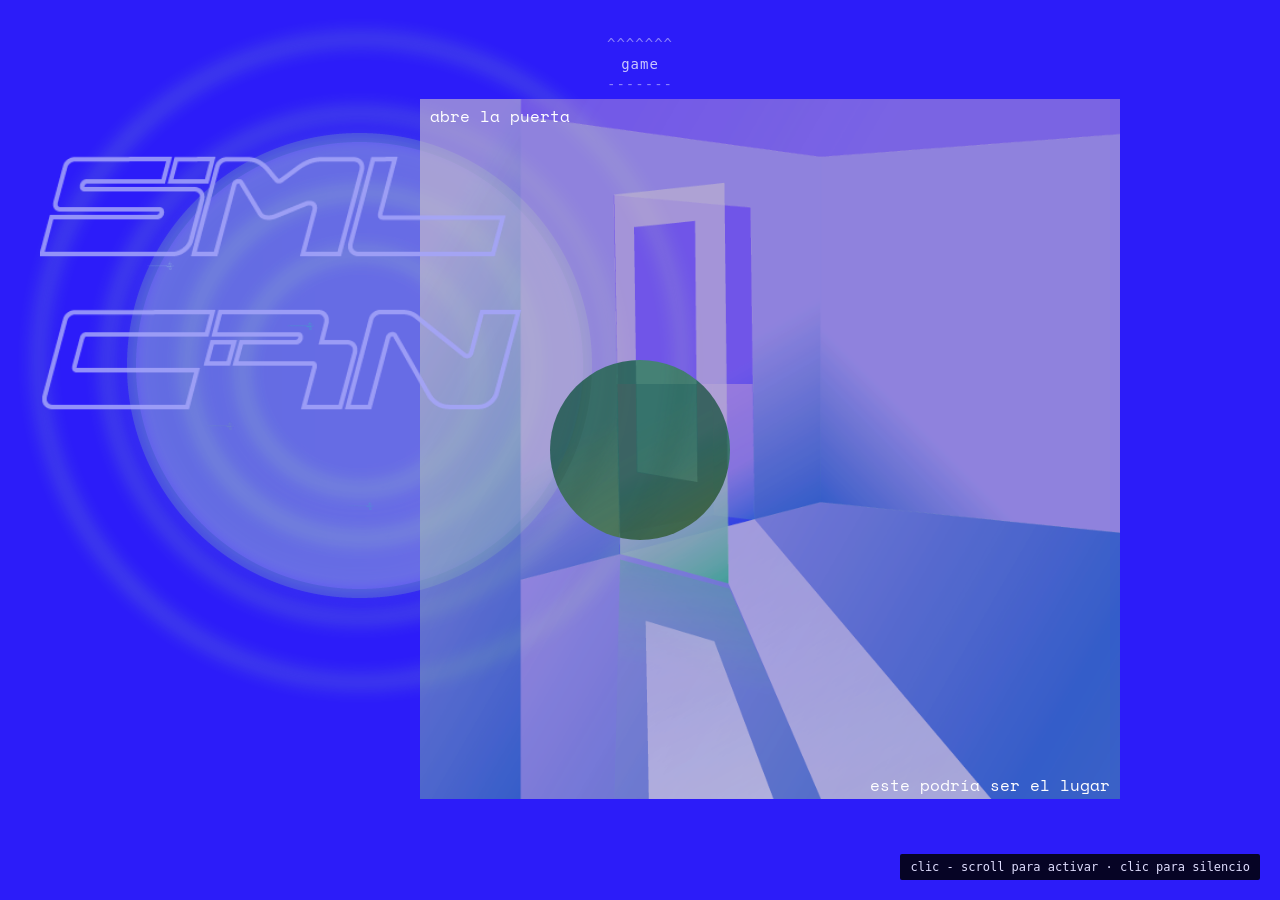
==== index.html @ a01608f9 "Update index.html" ====
<!DOCTYPE html>
<html lang="es">
<head>
  <meta charset="UTF-8">
  <title>Scroll Images</title>
  <link href="https://fonts.googleapis.com/css2?family=Space+Mono:wght@400;700&display=swap" rel="stylesheet">
  <link rel="stylesheet" href="style.css">

</head>

<body class="home">



<nav class="ascii-nav">

  <a href="index.html" class="nav-box">home</a>
  <a href="game.html" class="nav-box">game</a>
  <a href="video.html" class="nav-box">video</a>
  <a href="smlcrn.html" class="logo-link">
  <img src="img/logo.png" alt="smlcrn">
</a>


</nav>


<div class="background-elements">

  <img src="img/lanza1.png" class="bg-float f1">
  <img src="img/lanza2.png" class="bg-float f2">
  <img src="img/lanza3.png" class="bg-float f3">
  <img src="img/lanza4.png" class="bg-float f4">

  <img src="img/onda.png" class="bg-wave">

</div>

  <audio id="sound" src="soni/montefuji.mp3" loop preload="auto"></audio>

  <section class="panel hidden">
     <div class="panel-wrap">
    <img src="img/1.png">
       <div class="text-top">
      abre la puerta
    </div>

    <div class="text-bottom">
      este podría ser el lugar
    </div>

  </div>
       
  </section>

  <section class="panel hidden">
    <img src="img/2.png">
  </section>

  <section class="panel hidden">
    <img src="img/3.png">
  </section>

  <section class="panel hidden">
    <img src="img/4.png">
  </section>

  <section class="panel hidden">
    <img src="img/5.png">
  </section>

  <section class="panel hidden">
    <img src="img/6.png">
  </section>

  <section class="panel hidden">
    <img src="img/7.png">
  </section>

  <section class="panel hidden">
    <img src="img/8.png">
  </section>

  <section class="panel hidden">
    <img src="img/9.png">
  </section>

  <div id="cursor"></div>

  <script src="simu.js"></script>

  


</body>
</html>
---- style.css ----
html, body {
  margin: 0;
  height: 100%;

}


.home {
  overflow: hidden;
}


body {
  
  background: #2c1cf9;
  cursor: none;
  font-family: monospace;
}

.background-elements{
  position: fixed;
  top:0;
  left:0;
  width:100%;
  height:100%;
  pointer-events:none;
  z-index:0;
}


.bg-float{
  position:absolute;
  width:80px;
  opacity:0.9;
}

.f1{
  left:120px;
  top:260px;
}

.f2{
  left:260px;
  top:320px;
}

.f3{
  left:180px;
  top:420px;
}

.f4{
  left:320px;
  top:500px;
}

.bg-float{
  animation: float 6s ease-in-out infinite;
}

@keyframes float{
  0%{transform:translateY(0);}
  50%{transform:translateY(-12px);}
  100%{transform:translateY(0);}
}


/* PANEL IMÁGENES */
.panel {
  position: absolute;
  inset: 0;
  display: flex;
  justify-content: flex-end;
  align-items: center;
  opacity: 0;
  transition: opacity 0.6s ease;
  padding-right: 160px;
  z-index: 2;
}


.panel img {
  max-width: 700px;
  width: 100%;
  opacity: 0.9;
  
}

.text-top,
.text-bottom{
  z-index:3;
}


.panel.active { 
opacity: 1; 

}


.panel-wrap{
  position:relative;
}

.text-top{
  position:absolute;
  top:5px;
  left:10px;
  color:white;
  font-family:'Space Mono', monospace;
}

.text-bottom{
  position:absolute;
  bottom:5px;
  right:10px;
  color:white;
  font-family:'Space Mono', monospace;
}



/* TEXTO */
.home::after {
  content: "clic - scroll para activar · clic para silencio";
  position: fixed;
  bottom: 20px;
  right: 20px;

  font-size: 12px;
  font-family: monospace;
  color: white;

  background: black;
  padding: 6px 10px;
  border-radius: 2px;

  opacity: 0.85;
}


/* CURSOR */
#cursor {
  position: fixed;
  width: 180px;
  height: 180px;
  border-radius: 50%;
  pointer-events: none;

  background: rgba(164, 234, 164, 0.7);
  mix-blend-mode: difference;
  
  left: 50%;
  top: 50%;
  transform: translate(-50%, -50%);
  
  z-index: 9999;
}


.ascii-nav {
  position: fixed;
  top: 30px;
  width: 100%;
  display: flex;
  justify-content: center;   /* 👈 clave */
  gap: 800px;                 /* 👈 controla el espacio */
  z-index: 10;
}

/* caja */
.nav-box {
  position: relative;
  display: inline-block;
  text-align: center;
  font-family: monospace;
  font-size: 14px;
  letter-spacing: 1px;
  color: white;
  text-decoration: none;
  opacity: 0.75;
  padding: 6px 0;
}

/* línea superior */
.nav-box::before {
  content: "^^^^^^^";
  display: block;
  text-align: center;
  margin-bottom: 4px;
  opacity: 0.6;
}

/* línea inferior */
.nav-box::after {
  content: "-------";
  display: block;
  text-align: center;
  margin-top: 4px;
  opacity: 0.6;
}

.nav-box:hover {
  opacity: 1;
}

.nav-box::before,
.nav-box::after {
  width: max-content;
  margin-left: auto;
  margin-right: auto;
}

.nav-line {
  font-family: "Space Mono", monospace;
  font-size: 40px;
  font-weight: 700;

  text-shadow:
    1px 0 0 currentColor,
   -1px 0 0 currentColor;
}

.logo-link {
  position: fixed;
  top: 140px;
  left: 40px;
  z-index: 5;
  opacity: 0.85;
}

.logo-link img {
  width: 500px; /* ajusta */
  height: auto;
  display: block;
}

.logo-link:hover {
  opacity: 1;
}


.video-page {
  background: #000;
  color: white;
  margin: 0;
  min-height: 100vh;
}



.video-hero {
  padding: 120px 80px 80px 80px;
}

.video-title {
  font-size: 8vw;          /* escala con pantalla */
  font-weight: 700;
  margin: 0 0 80px 0;
  line-height: 0.9;
}

.video-layout {
  display: flex;
  align-items: flex-start;
  gap: 80px;
}


.video-text {
  width: 250px;
  font-size: 14px;
  line-height: 1.6;
  opacity: 0.7;
  margin-top: 750px; /* 👈 ajusta este valor */
}

.video-bottom {
  position: absolute;
  bottom: 80px;
  right: 80px;

  display: flex;
  align-items: flex-start;
  gap: 60px;
}

/* VIDEO PRINCIPAL */
.video-container video {
  width: 720px;
  max-width: 50vw;
  height: auto;
  display: block;
  margin-top: 300px;
}

/* CARRUSEL VERTICAL */
.video-carousel {
  position: relative;
  height: 500px;
  width: 180px;
  overflow: hidden;
 
 } 

.video-carousel-track {
  display: flex;
  flex-direction: column;
  gap: 20px;

  animation: verticalScroll 20s linear infinite;
}

/* videos pequeños */
.video-carousel video {
  width: 160px;
  cursor: pointer;
  opacity: 0.6;
  transition: opacity 0.3s ease;
}

.video-carousel video:hover {
  opacity: 1;
}

/* animación */
@keyframes verticalScroll {
  0%   { transform: translateY(0); }
  100% { transform: translateY(-50%); }
}


.video-extra {
  display: flex;
  justify-content: center;
  margin-top: 200px;
  margin-bottom: 200px;
}

.video-extra video {
  width: 900px;
  max-width: 80vw;
}

.video-360-section {
  margin-top: 900px; /* porque tu layout es absolute */
  display: flex;
  justify-content: center;
  padding-bottom: 200px;
}

#viewer360 {
  width: 900px;
  height: 500px;
  background: black;

}

.video-360-layout {
  display: flex;
  align-items: center;
  justify-content: center;
  gap: 60px;
}

.side-text {
  width: 180px;
  font-size: 12px;
  line-height: 1.6;
  opacity: 0.6;
}



.ascii-divider {
  margin: 180px 0;
  text-align: center;
  font-family: monospace;
  color: white;
  opacity: 0.6;
}

.divider-line-1 {
  font-size: 16px;
  letter-spacing: 2px;
  margin-bottom: 10px;
}

.divider-line-2 {
  font-size: 14px;
  letter-spacing: 6px;
  line-height: 1.8;
}

#viewer360,
#viewer360b {
  width: 900px;
  height: 500px;
  background: black;

}
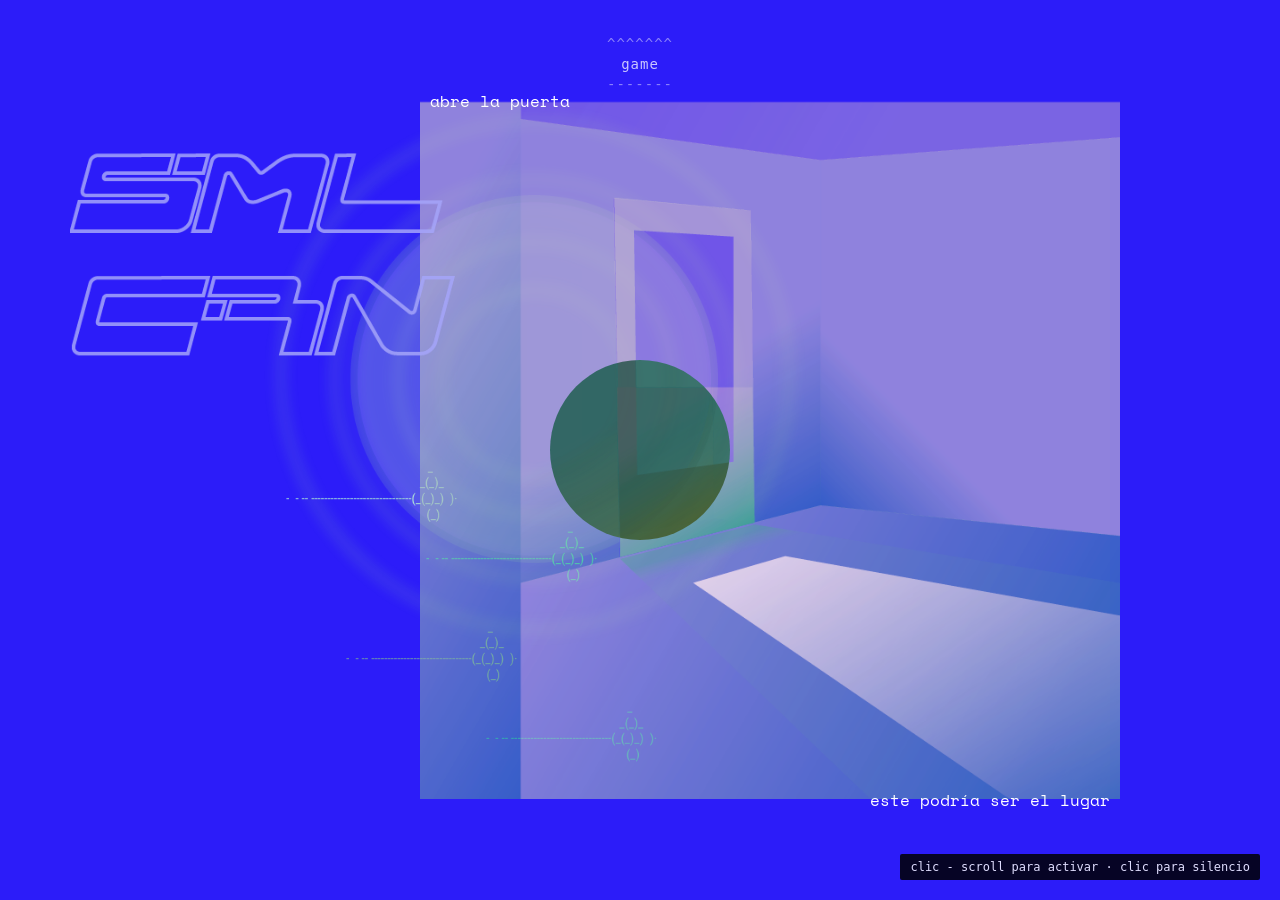
==== commit 56e06877: "Update index.html" ====
--- a/index.html
+++ b/index.html
@@ -40,7 +40,7 @@
 
   <section class="panel hidden">
      <div class="panel-wrap">
-    <img src="img/1.png">
+    <img src="img/2.png">
        <div class="text-top">
       abre la puerta
     </div>
@@ -85,6 +85,10 @@
     <img src="img/9.png">
   </section>
 
+   <section class="panel hidden">
+    <img src="img/1.png">
+  </section>
+
   <div id="cursor"></div>
 
   <script src="simu.js"></script>
--- a/style.css
+++ b/style.css
@@ -24,37 +24,42 @@
   width:100%;
   height:100%;
   pointer-events:none;
-  z-index:0;
-}
-
+  z-index:1;
+}
+
+
+.bg-wave{
+  position:absolute;
+  left:250px;
+  top:10%;
+  width:570px;
+  opacity:0.7;
+
+  animation: wavePulse 5s ease-in-out infinite;
+}
+
+@keyframes wavePulse{
+
+  0%{
+    transform:scale(0.9);
+  }
+
+  50%{
+    transform:scale(1.2);
+  }
+
+  100%{
+    transform:scale(0.9);
+  }
+
+}
 
 .bg-float{
   position:absolute;
-  width:80px;
+  left:100px;
+  width:500px;
   opacity:0.9;
-}
-
-.f1{
-  left:120px;
-  top:260px;
-}
-
-.f2{
-  left:260px;
-  top:320px;
-}
-
-.f3{
-  left:180px;
-  top:420px;
-}
-
-.f4{
-  left:320px;
-  top:500px;
-}
-
-.bg-float{
+  
   animation: float 6s ease-in-out infinite;
 }
 
@@ -63,6 +68,28 @@
   50%{transform:translateY(-12px);}
   100%{transform:translateY(0);}
 }
+
+
+.f1{
+  left:120px;
+  top:460px;
+}
+
+.f2{
+  left:260px;
+  top:520px;
+}
+
+.f3{
+  left:180px;
+  top:620px;
+}
+
+.f4{
+  left:320px;
+  top:700px;
+}
+
 
 
 /* PANEL IMÁGENES */
@@ -104,7 +131,7 @@
 
 .text-top{
   position:absolute;
-  top:5px;
+  top:-10px;
   left:10px;
   color:white;
   font-family:'Space Mono', monospace;
@@ -112,7 +139,7 @@
 
 .text-bottom{
   position:absolute;
-  bottom:5px;
+  bottom:-10px;
   right:10px;
   color:white;
   font-family:'Space Mono', monospace;
@@ -224,13 +251,13 @@
 .logo-link {
   position: fixed;
   top: 140px;
-  left: 40px;
+  left: 70px;
   z-index: 5;
   opacity: 0.85;
 }
 
 .logo-link img {
-  width: 500px; /* ajusta */
+  width: 400px; /* ajusta */
   height: auto;
   display: block;
 }
@@ -330,17 +357,6 @@
 }
 
 
-.video-extra {
-  display: flex;
-  justify-content: center;
-  margin-top: 200px;
-  margin-bottom: 200px;
-}
-
-.video-extra video {
-  width: 900px;
-  max-width: 80vw;
-}
 
 .video-360-section {
   margin-top: 900px; /* porque tu layout es absolute */
@@ -349,18 +365,28 @@
   padding-bottom: 200px;
 }
 
-#viewer360 {
-  width: 900px;
-  height: 500px;
-  background: black;
-
+.video-frame{
+  width:900px;
+  height:500px;
+  background:black;
+  overflow:hidden;
+  position:relative;
+}
+
+/* VIDEO */
+.video-frame video{
+  width:100%;
+  height:100%;
+  object-fit:cover;
+  display:block;
+  mix-blend-mode: screen;
 }
 
 .video-360-layout {
   display: flex;
   align-items: center;
   justify-content: center;
-  gap: 60px;
+  gap: 30px;
 }
 
 .side-text {
@@ -369,6 +395,7 @@
   line-height: 1.6;
   opacity: 0.6;
 }
+
 
 
 
@@ -402,7 +429,74 @@
 
 
 
-
-
-
-
+/* ===== VIDEOS CIRCULARES ===== */
+
+.circle-video-row{
+  display:flex;
+  justify-content:center;
+  align-items:center;
+  gap:120px;
+
+  margin:200px 0;
+}
+
+/* videos */
+.circle-video{
+  width:260px;
+  height:260px;
+
+  object-fit:cover;
+  border-radius:50%;
+
+  opacity:0;
+  transform:scale(0.7);
+
+  transition:
+    opacity 1s ease,
+    transform 1s ease;
+}
+
+/* aparece */
+.circle-video.visible{
+  opacity:1;
+  transform:scale(1);
+}
+
+/* CONTENEDOR */
+.video-circles{
+  display:flex;
+  justify-content:center;
+  gap:80px;
+  margin:200px 0;
+}
+
+/* CÍRCULO */
+.circle-video{
+  width:260px;
+  height:260px;
+  border-radius:50%;
+  overflow:hidden;   /* 👈 corta el video */
+  position:relative;
+}
+
+/* VIDEO */
+.circle-video video{
+  width:100%;
+  height:100%;
+  object-fit:cover; /* llena el círculo */
+}
+
+
+
+
+
+
+
+
+
+
+
+
+
+
+
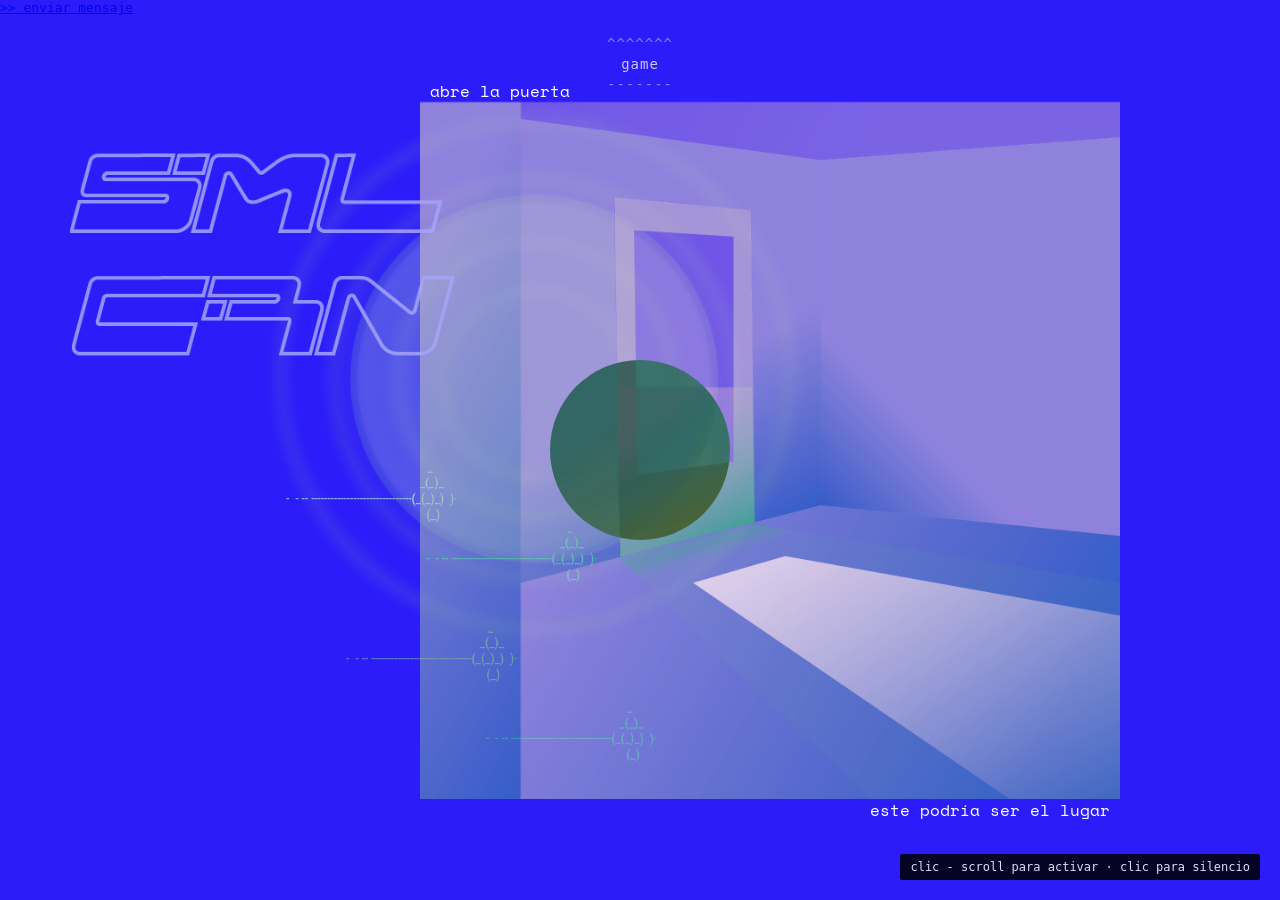
==== commit 4484561e: "Update index.html" ====
--- a/index.html
+++ b/index.html
@@ -94,8 +94,11 @@
   <script src="simu.js"></script>
 
   
+  <a href="mailto:lauraparui@gmail.com?subject=Contacto%20web&body=Hola%20Laura," class="contact-link">
+  >> enviar mensaje
+</a>
 
-
+  
 </body>
 </html>
 
--- a/style.css
+++ b/style.css
@@ -131,7 +131,7 @@
 
 .text-top{
   position:absolute;
-  top:-10px;
+  top:-20px;
   left:10px;
   color:white;
   font-family:'Space Mono', monospace;
@@ -139,7 +139,7 @@
 
 .text-bottom{
   position:absolute;
-  bottom:-10px;
+  bottom:-20px;
   right:10px;
   color:white;
   font-family:'Space Mono', monospace;
@@ -359,7 +359,7 @@
 
 
 .video-360-section {
-  margin-top: 900px; /* porque tu layout es absolute */
+  margin-top: 120px; /* porque tu layout es absolute */
   display: flex;
   justify-content: center;
   padding-bottom: 200px;
@@ -400,7 +400,7 @@
 
 
 .ascii-divider {
-  margin: 180px 0;
+  margin: 260px 0 80px 0;
   text-align: center;
   font-family: monospace;
   color: white;
@@ -486,17 +486,240 @@
   object-fit:cover; /* llena el círculo */
 }
 
-
-
-
-
-
-
-
-
-
-
-
-
-
-
+/* FEUDALISMO */
+
+.feudalismo-section{
+  width:100%;
+  min-height:100vh;
+
+  display:grid;
+  grid-template-columns: 1.3fr 1fr 0.8fr;
+
+  align-items:center;
+  column-gap:80px;
+
+  max-width:1400px;
+  margin:0 auto;
+  padding:120px 80px;
+}
+
+
+/* VIDEO IZQUIERDA */
+
+.feudalismo-video-left{
+  justify-self:start;
+  width:100%;
+  max-width:420px;
+  display:block;
+  aspect-ratio: 16 / 9;   /* ← CLAVE */
+  object-fit: cover;
+
+  
+}
+
+.feudalismo-video-left video{
+  display:block;
+  width:100%;
+  height:auto;
+  object-fit:cover;
+}
+
+
+/* TEXTO CENTRO */
+
+.feudalismo-text{
+  color:#63ff7a;
+  font-family:monospace;
+  text-align:left;
+  hyphens:auto;
+
+  justify-self:start;
+  margin-left:40px;
+
+  max-width:215px;
+}
+
+
+.fdlsm{
+  font-size:72px;
+  margin:0;
+  letter-spacing:4px;
+}
+
+.dgtl{
+  font-size:80px;
+  margin:10px 0 20px;
+}
+
+.tags{
+  display:flex;
+  gap:40px;
+  font-size:14px;
+  margin:10px 0;
+}
+
+.feudalismo-text p{
+  color:white;
+  line-height:1.5;
+  font-size:14px;
+  
+  text-align:justify;
+  text-justify:inter-word;
+}
+}
+
+
+/* VIDEO DERECHA */
+
+.feudalismo-video{
+  justify-self:end;
+}
+
+.feudalismo-video video{
+  width:320px;
+  height:auto;
+  object-fit:cover;
+}
+
+
+/* MKNK SECTION */
+
+.mknk{
+  position:relative;
+  width:100%;
+  height:100vh;
+
+  display:flex;
+  align-items:center;
+  justify-content:center;
+
+  overflow:hidden;
+}
+
+.mknk-bg{
+  position:absolute;
+  inset:0;
+
+  width:100%;
+  height:90%;
+
+  object-fit:cover;
+  z-index:0;
+}
+
+.mknk-button{
+  position:relative;
+  z-index:2;
+  transform: translateX(170px); /* mueve hacia la derecha */
+
+  display:block;
+}
+
+.mknk-button img{
+  width:620px;
+  height:auto;
+  
+
+  cursor:pointer;
+  transition:transform .3s ease, filter .3s ease;
+}
+
+
+.mknk-button img:hover{
+  transform:scale(1.05);
+  filter:brightness(1.2);
+}
+
+.mknk::after{
+  content:"";
+  position:absolute;
+  inset:0;
+  background:rgba(0,0,0,0.2);
+  z-index:1;
+}
+
+/* CAMBIO DE PNG AL HOVER */
+.mknk-button:hover img{
+  content:url("img/boton-mknk.png");
+  transform:scale(1.05);
+}
+
+/* =========================
+   FINAL SECTION
+========================= */
+
+.final-section{
+  min-height:80vh;
+  display:flex;
+  flex-direction:column;
+  justify-content:flex-end;
+  align-items:center;
+  gap:40px;
+
+  text-align:center;
+  padding:120px 0;
+  
+}
+
+
+/* GRID VIDEOS */
+
+.final-videos{
+  display:grid;
+  grid-template-columns:repeat(3, 140px);
+  gap:20px;
+  justify-content:center;
+  margin:0 auto 40px auto;
+}
+
+
+
+.final-videos video{
+  width:140px;
+  height:140px;
+  object-fit:cover;
+  filter:grayscale(100%);
+  transition:transform .4s ease, filter .4s ease;
+  
+}
+
+
+.final-videos video:hover{
+  transform:scale(1.08);
+  filter:grayscale(0%);
+}
+
+/* TEXTO FINAL */
+
+.copyright{
+  font-family:monospace;
+  font-size:12px;
+  color:#aaa;
+  letter-spacing:2px;
+
+  width:max-content;
+  margin:0 auto;
+
+}
+
+/* enlace */
+.vimeo-link{
+  color:#aaa;
+  text-decoration:none;
+  transition:color .3s ease, letter-spacing .3s ease;
+}
+
+/* interacción */
+.vimeo-link:hover{
+  color:#63ff7a;
+  letter-spacing:4px;
+}
+
+.vimeo-link::before{
+  content:"[ ";
+}
+
+.vimeo-link::after{
+  content:" ]";
+}
+
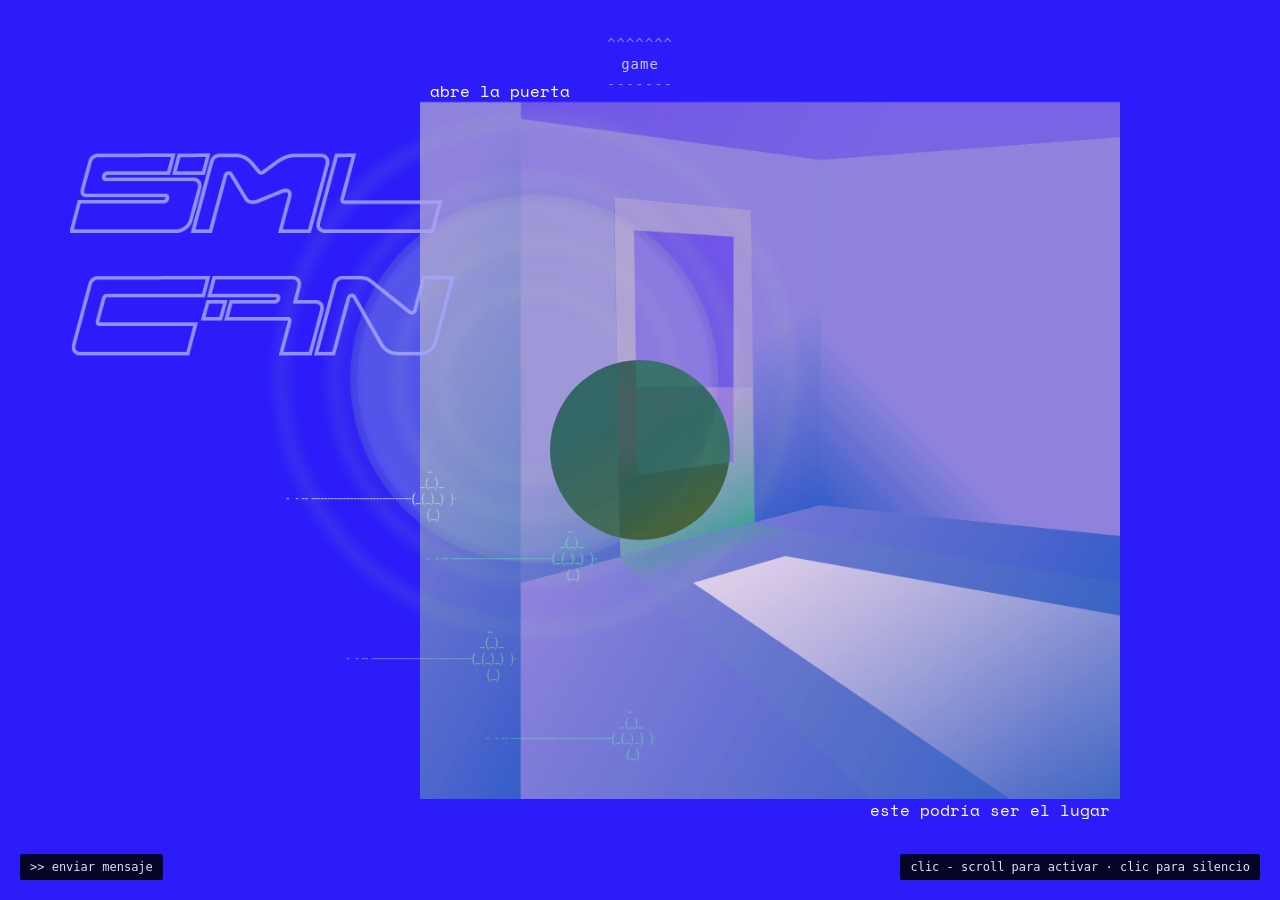
==== commit eaa9b44a: "Update index.html" ====
--- a/index.html
+++ b/index.html
@@ -2,7 +2,7 @@
 <html lang="es">
 <head>
   <meta charset="UTF-8">
-  <title>Scroll Images</title>
+  <title>Simulacroon</title>
   <link href="https://fonts.googleapis.com/css2?family=Space+Mono:wght@400;700&display=swap" rel="stylesheet">
   <link rel="stylesheet" href="style.css">
 
--- a/style.css
+++ b/style.css
@@ -182,6 +182,10 @@
   transform: translate(-50%, -50%);
   
   z-index: 9999;
+}
+
+.home::after{
+  pointer-events:none;
 }
 
 
@@ -254,12 +258,27 @@
   left: 70px;
   z-index: 5;
   opacity: 0.85;
+  pointer-events:auto;
 }
 
 .logo-link img {
   width: 400px; /* ajusta */
   height: auto;
   display: block;
+  
+  transition:
+  filter .4s ease,
+  transform .4s ease;
+
+}
+
+.logo-link:hover img{
+  filter:
+    invert(1)
+    drop-shadow(0 0 12px #63ff7a)
+    brightness(1.2);
+
+  transform:scale(1.02);
 }
 
 .logo-link:hover {
@@ -723,3 +742,32 @@
   content:" ]";
 }
 
+
+.contact-link{
+  position:fixed;
+  bottom:20px;
+  left:20px;
+
+  font-size:12px;
+  font-family:monospace;
+  color:white;
+  text-decoration:none;
+
+  background:black;
+  padding:6px 10px;
+  border-radius:2px;
+
+  opacity:0.85;
+  z-index:20;
+
+  transition:
+    letter-spacing .3s ease,
+    background .3s ease,
+    color .3s ease;
+}
+
+.contact-link:hover{
+  letter-spacing:2px;
+  background:white;
+  color:black;
+}
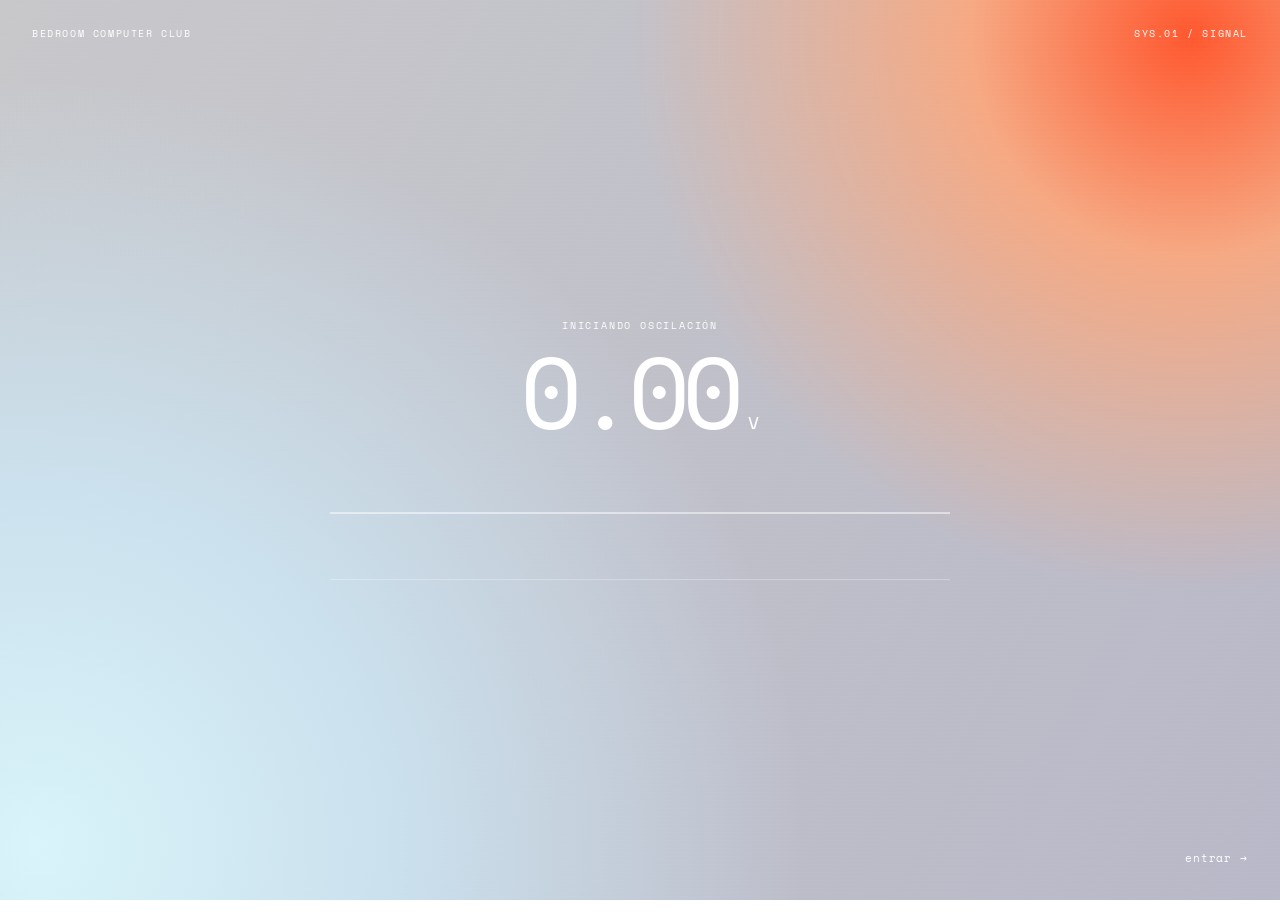
==== commit 62e139b4: "Refactor index.html for better responsiveness and accessibility Added viewport and theme color meta " ====
--- a/index.html
+++ b/index.html
@@ -2,106 +2,96 @@
 <html lang="es">
 <head>
   <meta charset="UTF-8">
+  <meta name="viewport" content="width=device-width, initial-scale=1, viewport-fit=cover">
+  <meta name="theme-color" content="#c8c7cc">
   <title>Simulacroon</title>
+  <link rel="preconnect" href="https://fonts.googleapis.com">
+  <link rel="preconnect" href="https://fonts.gstatic.com" crossorigin>
   <link href="https://fonts.googleapis.com/css2?family=Space+Mono:wght@400;700&display=swap" rel="stylesheet">
   <link rel="stylesheet" href="style.css">
-
 </head>
 
-<body class="home">
-
-
-
-<nav class="ascii-nav">
-
-  <a href="index.html" class="nav-box">home</a>
-  <a href="game.html" class="nav-box">game</a>
-  <a href="video.html" class="nav-box">video</a>
-  <a href="smlcrn.html" class="logo-link">
-  <img src="img/logo.png" alt="smlcrn">
-</a>
-
-
-</nav>
-
-
-<div class="background-elements">
-
-  <img src="img/lanza1.png" class="bg-float f1">
-  <img src="img/lanza2.png" class="bg-float f2">
-  <img src="img/lanza3.png" class="bg-float f3">
-  <img src="img/lanza4.png" class="bg-float f4">
-
-  <img src="img/onda.png" class="bg-wave">
-
-</div>
-
-  <audio id="sound" src="soni/montefuji.mp3" loop preload="auto"></audio>
-
-  <section class="panel hidden">
-     <div class="panel-wrap">
-    <img src="img/2.png">
-       <div class="text-top">
-      abre la puerta
+<body class="home is-intro">
+  <div class="intro" id="intro" aria-label="Inicializando Bedroom Computer Club">
+    <div class="intro-corners" aria-hidden="true">
+      <span>BEDROOM COMPUTER CLUB</span>
+      <span>SYS.01 / SIGNAL</span>
     </div>
 
-    <div class="text-bottom">
-      este podría ser el lugar
+    <div class="intro-core">
+      <p class="intro-status" id="introStatus">iniciando oscilación</p>
+      <div class="voltage-readout">
+        <span id="voltageValue">0.00</span><small> V</small>
+      </div>
+      <svg class="intro-wave" viewBox="0 0 600 120" role="img" aria-label="Onda de voltaje en calibración">
+        <path id="voltageWave" d="M0 60 L600 60"></path>
+      </svg>
+      <div class="intro-progress" aria-hidden="true"><span id="introProgress"></span></div>
     </div>
 
+    <button class="intro-skip" id="introSkip" type="button">entrar →</button>
   </div>
-       
-  </section>
 
-  <section class="panel hidden">
-    <img src="img/2.png">
-  </section>
+  <main class="site-shell" id="siteContent">
+    <nav class="ascii-nav" aria-label="Navegación principal">
+      <a href="index.html" class="nav-box" aria-current="page">home</a>
+      <a href="game.html" class="nav-box">game</a>
+      <a href="video.html" class="nav-box">video</a>
+      <a href="smlcrn.html" class="logo-link">
+        <img src="img/logo.png" alt="smlcrn">
+      </a>
+    </nav>
 
-  <section class="panel hidden">
-    <img src="img/3.png">
-  </section>
+    <div class="background-elements" aria-hidden="true">
+      <img src="img/lanza1.png" class="bg-float f1" alt="">
+      <img src="img/lanza2.png" class="bg-float f2" alt="">
+      <img src="img/lanza3.png" class="bg-float f3" alt="">
+      <img src="img/lanza4.png" class="bg-float f4" alt="">
+      <img src="img/onda.png" class="bg-wave" alt="">
+    </div>
 
-  <section class="panel hidden">
-    <img src="img/4.png">
-  </section>
+    <audio id="sound" src="soni/montefuji.mp3" loop preload="auto"></audio>
 
-  <section class="panel hidden">
-    <img src="img/5.png">
-  </section>
+    <div class="panels" aria-live="polite">
+      <section class="panel hidden">
+        <div class="panel-wrap">
+          <img src="img/2.png" alt="Abre la puerta — este podría ser el lugar">
+          <div class="text-top">abre la puerta</div>
+          <div class="text-bottom">este podría ser el lugar</div>
+          <div class="panel-instruction">scroll para abrir · clic para silencio</div>
+        </div>
+      </section>
 
-  <section class="panel hidden">
-    <img src="img/6.png">
-  </section>
+      <section class="panel hidden"><div class="panel-wrap"><img src="img/2.png" alt="Imagen 2"><div class="panel-instruction">scroll para abrir · clic para silencio</div></div></section>
+      <section class="panel hidden"><div class="panel-wrap"><img src="img/3.png" alt="Imagen 3"><div class="panel-instruction">scroll para abrir · clic para silencio</div></div></section>
+      <section class="panel hidden"><div class="panel-wrap"><img src="img/4.png" alt="Imagen 4"><div class="panel-instruction">scroll para abrir · clic para silencio</div></div></section>
+      <section class="panel hidden"><div class="panel-wrap"><img src="img/5.png" alt="Imagen 5"><div class="panel-instruction">scroll para abrir · clic para silencio</div></div></section>
+      <section class="panel hidden"><div class="panel-wrap"><img src="img/6.png" alt="Imagen 6"><div class="panel-instruction">scroll para abrir · clic para silencio</div></div></section>
+      <section class="panel hidden"><div class="panel-wrap"><img src="img/7.png" alt="Imagen 7"><div class="panel-instruction">scroll para abrir · clic para silencio</div></div></section>
+      <section class="panel hidden"><div class="panel-wrap"><img src="img/8.png" alt="Imagen 8"><div class="panel-instruction">scroll para abrir · clic para silencio</div></div></section>
+      <section class="panel hidden"><div class="panel-wrap"><img src="img/9.png" alt="Imagen 9"><div class="panel-instruction">scroll para abrir · clic para silencio</div></div></section>
+      <section class="panel hidden"><div class="panel-wrap"><img src="img/1.png" alt="Imagen 1"><div class="panel-instruction">scroll para abrir · clic para silencio</div></div></section>
+    </div>
 
-  <section class="panel hidden">
-    <img src="img/7.png">
-  </section>
+    <button class="pages-trigger" id="pagesTrigger" type="button" aria-expanded="false" aria-controls="pagesMenu">otras páginas +</button>
+    <div class="pages-menu" id="pagesMenu" aria-hidden="true">
+      <button class="pages-close" id="pagesClose" type="button" aria-label="Cerrar listado">cerrar ×</button>
+      <p>[ DIRECTORIO / BCC ]</p>
+      <a href="game.html"><span>01</span> game</a>
+      <a href="video.html"><span>02</span> video</a>
+      <a href="smlcrn.html"><span>03</span> simulacroon</a>
+      <a href="mailto:lauraparui@gmail.com"><span>04</span> enviar mensaje</a>
+    </div>
 
-  <section class="panel hidden">
-    <img src="img/8.png">
-  </section>
-
-  <section class="panel hidden">
-    <img src="img/9.png">
-  </section>
-
-   <section class="panel hidden">
-    <img src="img/1.png">
-  </section>
-
-  <div id="cursor"></div>
+    <a href="mailto:lauraparui@gmail.com" class="contact-link">&gt;&gt; enviar mensaje</a>
+    <div id="cursor" aria-hidden="true"></div>
+  </main>
 
   <script src="simu.js"></script>
-
-  
-  <a href="mailto:lauraparui@gmail.com?subject=Contacto%20web&body=Hola%20Laura," class="contact-link">
-  >> enviar mensaje
-</a>
-
-  
 </body>
 </html>
 
 
 
 
+
--- a/style.css
+++ b/style.css
@@ -1,3 +1,4 @@
+
 html, body {
   margin: 0;
   height: 100%;
@@ -585,7 +586,6 @@
   text-align:justify;
   text-justify:inter-word;
 }
-}
 
 
 /* VIDEO DERECHA */
@@ -771,3 +771,1068 @@
   background:white;
   color:black;
 }
+
+/* ==================================================
+   KINKYCUIR // FLOATING ASCII PLAYER
+================================================== */
+
+.kinky-player {
+
+  position: fixed;
+
+  left: 25px;
+  bottom: 25px;
+
+  width: 285px;
+
+  padding: 12px 14px;
+
+  box-sizing: border-box;
+
+  background: rgba(0, 0, 0, 0.94);
+
+  color: white;
+
+  border: 1px solid rgba(255,255,255,.7);
+
+  font-family: monospace;
+
+  z-index: 9998;
+
+  box-shadow:
+    0 0 12px rgba(99,255,122,.08);
+
+  transition:
+    border-color .3s ease,
+    box-shadow .3s ease,
+    opacity .3s ease;
+
+}
+
+
+/* =========================
+   PARTE SUPERIOR
+========================= */
+
+.kinky-player-top {
+
+  display: flex;
+
+  justify-content: space-between;
+
+  align-items: center;
+
+  font-size: 10px;
+
+  letter-spacing: 1px;
+
+  color: #63ff7a;
+
+}
+
+
+#kinkyIndicator {
+
+  font-size: 13px;
+
+}
+
+
+/* =========================
+   LÍNEAS ASCII
+========================= */
+
+.kinky-player-line {
+
+  margin: 6px 0;
+
+  color: #63ff7a;
+
+  opacity: .55;
+
+  font-size: 9px;
+
+  letter-spacing: 1px;
+
+  overflow: hidden;
+
+  white-space: nowrap;
+
+}
+
+
+.bottom-line {
+
+  margin-top: 8px;
+
+  margin-bottom: 0;
+
+}
+
+
+/* =========================
+   NOMBRE
+========================= */
+
+.kinky-player-name {
+
+  font-size: 16px;
+
+  letter-spacing: 3px;
+
+  margin-top: 9px;
+
+}
+
+
+.kinky-player-transmission {
+
+  margin-top: 6px;
+
+  color: #63ff7a;
+
+  font-size: 9px;
+
+  letter-spacing: 2px;
+
+}
+
+
+/* =========================
+   TÍTULO
+========================= */
+
+.kinky-player-title {
+
+  margin-top: 5px;
+
+  font-size: 12px;
+
+  line-height: 1.3;
+
+  min-height: 30px;
+
+}
+
+
+/* =========================
+   SIGNAL
+========================= */
+
+.kinky-player-signal {
+
+  margin-top: 7px;
+
+  color: #63ff7a;
+
+  font-size: 10px;
+
+  letter-spacing: -1px;
+
+}
+
+
+/* =========================
+   CONTROLES
+========================= */
+
+.kinky-player-controls {
+
+  display: flex;
+
+  align-items: center;
+
+  gap: 6px;
+
+  margin-top: 10px;
+
+}
+
+
+.kinky-player-button {
+
+  background: transparent;
+
+  color: white;
+
+  border: 1px solid rgba(255,255,255,.7);
+
+  font-family: monospace;
+
+  font-size: 9px;
+
+  padding: 5px 9px;
+
+  cursor: pointer;
+
+  min-width: 30px;
+
+  transition:
+    background .2s ease,
+    color .2s ease,
+    border-color .2s ease;
+
+}
+
+
+.kinky-player-button:hover {
+
+  background: #63ff7a;
+
+  color: black;
+
+  border-color: #63ff7a;
+
+}
+
+
+.kinky-play {
+
+  color: #63ff7a;
+
+  border-color: #63ff7a;
+
+  min-width: 52px;
+
+}
+
+
+/* =========================
+   PROGRESO
+========================= */
+
+.kinky-player-progress {
+
+  display: flex;
+
+  align-items: center;
+
+  gap: 7px;
+
+  margin-top: 10px;
+
+  font-size: 8px;
+
+  opacity: .7;
+
+}
+
+
+.kinky-progress-container {
+
+  flex: 1;
+
+  height: 3px;
+
+  background: rgba(255,255,255,.25);
+
+  cursor: pointer;
+
+  position: relative;
+
+}
+
+
+.kinky-progress {
+
+  position: absolute;
+
+  left: 0;
+
+  top: 0;
+
+  width: 0%;
+
+  height: 100%;
+
+  background: #63ff7a;
+
+}
+
+
+#kinkyCurrent,
+#kinkyDuration {
+
+  min-width: 31px;
+
+}
+
+
+/* =========================
+   STATUS
+========================= */
+
+.kinky-player-status {
+
+  display: flex;
+
+  justify-content: space-between;
+
+  margin-top: 8px;
+
+  font-size: 8px;
+
+  letter-spacing: 1px;
+
+  opacity: .5;
+
+}
+
+
+#kinkyStatus {
+
+  color: #63ff7a;
+
+}
+
+
+/* =========================
+   ACTIVO
+========================= */
+
+.kinky-player.playing {
+
+  border-color: #63ff7a;
+
+  box-shadow:
+    0 0 18px rgba(99,255,122,.18);
+
+}
+
+
+.kinky-player.playing
+#kinkyIndicator {
+
+  animation:
+    kinkyBlink .7s steps(2) infinite;
+
+}
+
+
+@keyframes kinkyBlink {
+
+  0% {
+    opacity: .2;
+  }
+
+  100% {
+    opacity: 1;
+  }
+
+}
+
+
+/* =========================
+   RESPONSIVE
+========================= */
+
+@media (max-width: 700px) {
+
+  .kinky-player {
+
+    left: 12px;
+
+    bottom: 12px;
+
+    width: 265px;
+
+    padding: 10px 12px;
+
+  }
+
+}
+
+/* ==================================================
+   HOME 2026 — INTRO, DEGRADÉ Y DISEÑO ADAPTABLE
+   Estas reglas cierran el archivo para prevalecer
+   sobre la versión de escritorio original.
+================================================== */
+
+body.home {
+  min-height: 100svh;
+  color: #fff;
+  background:
+    radial-gradient(circle at 93% 4%, rgba(255, 86, 43, .98) 0, rgba(255, 160, 112, .78) 13%, rgba(255, 185, 145, 0) 35%),
+    radial-gradient(circle at 4% 92%, rgba(211, 241, 250, .98) 0, rgba(198, 224, 241, .72) 23%, rgba(198, 224, 241, 0) 48%),
+    radial-gradient(circle at 58% 66%, rgba(183, 181, 202, .72) 0, rgba(183, 181, 202, 0) 55%),
+    linear-gradient(118deg, #c8c8cb 0%, #c7c4cb 46%, #b9b8c6 100%);
+  background-attachment: fixed;
+  overscroll-behavior: none;
+}
+
+.home::after { display: none; }
+
+.site-shell {
+  min-height: 100svh;
+  opacity: 1;
+  transition: opacity .8s ease, filter .8s ease, transform .8s cubic-bezier(.22,.8,.2,1);
+}
+
+.is-intro .site-shell {
+  opacity: 0;
+  filter: blur(12px);
+  transform: scale(1.025);
+  pointer-events: none;
+}
+
+/* Intro de inicialización */
+.intro {
+  position: fixed;
+  inset: 0;
+  z-index: 20000;
+  display: grid;
+  place-items: center;
+  overflow: hidden;
+  color: #fff;
+  background:
+    radial-gradient(circle at 93% 4%, #ff582f 0, rgba(255, 166, 120, .86) 15%, transparent 38%),
+    radial-gradient(circle at 3% 94%, #d9f4fa 0, rgba(205, 232, 246, .8) 24%, transparent 51%),
+    linear-gradient(120deg, #c8c8cb, #b8b8c8);
+  transition: opacity .75s ease, visibility .75s ease;
+}
+
+.intro[aria-hidden="true"] {
+  opacity: 0;
+  visibility: hidden;
+  pointer-events: none;
+}
+
+.intro::before {
+  content: "";
+  position: absolute;
+  inset: 0;
+  opacity: .2;
+  pointer-events: none;
+  background-image: repeating-linear-gradient(0deg, transparent 0 3px, rgba(255,255,255,.16) 4px);
+}
+
+.intro-corners {
+  position: absolute;
+  inset: 28px 32px auto;
+  display: flex;
+  justify-content: space-between;
+  font: 10px/1.2 "Space Mono", monospace;
+  letter-spacing: .16em;
+  text-transform: uppercase;
+}
+
+.intro-core {
+  width: min(620px, 78vw);
+  text-align: center;
+}
+
+.intro-status {
+  margin: 0 0 12px;
+  font: 10px/1.2 "Space Mono", monospace;
+  letter-spacing: .18em;
+  text-transform: uppercase;
+}
+
+.voltage-readout {
+  font: 400 clamp(48px, 8vw, 116px)/.9 "Space Mono", monospace;
+  letter-spacing: -.08em;
+  font-variant-numeric: tabular-nums;
+}
+
+.voltage-readout small {
+  font-size: .18em;
+  letter-spacing: .06em;
+}
+
+.intro-wave {
+  display: block;
+  width: 100%;
+  height: auto;
+  margin: 14px 0 4px;
+  overflow: visible;
+}
+
+.intro-wave path {
+  fill: none;
+  stroke: currentColor;
+  stroke-width: 1.2;
+  vector-effect: non-scaling-stroke;
+}
+
+.intro-progress {
+  height: 1px;
+  background: rgba(255,255,255,.28);
+}
+
+.intro-progress span {
+  display: block;
+  width: 0;
+  height: 100%;
+  background: #fff;
+}
+
+.intro-skip {
+  position: absolute;
+  right: 32px;
+  bottom: 28px;
+  border: 0;
+  padding: 8px 0;
+  color: #fff;
+  background: transparent;
+  font: 11px/1 "Space Mono", monospace;
+  letter-spacing: .08em;
+  cursor: pointer;
+}
+
+/* Navegación sin distancias fijas */
+.home .ascii-nav {
+  box-sizing: border-box;
+  top: max(18px, env(safe-area-inset-top));
+  left: 0;
+  width: 100%;
+  padding: 0 clamp(18px, 6vw, 92px);
+  justify-content: space-between;
+  gap: clamp(18px, 7vw, 120px);
+}
+
+.home .logo-link {
+  top: clamp(92px, 15vh, 140px);
+  left: clamp(22px, 5vw, 70px);
+}
+
+.home .logo-link img { width: clamp(210px, 28vw, 400px); }
+
+/* Paneles y mensaje al pasar sobre la imagen */
+.home .panel {
+  box-sizing: border-box;
+  padding: clamp(95px, 12vh, 150px) clamp(28px, 9vw, 160px) 64px clamp(240px, 37vw, 570px);
+}
+
+.home .panel-wrap {
+  width: min(700px, 100%);
+}
+
+.home .panel img {
+  display: block;
+  max-width: none;
+  max-height: 68vh;
+  object-fit: contain;
+}
+
+.panel-instruction {
+  position: absolute;
+  left: 50%;
+  top: 50%;
+  z-index: 6;
+  width: max-content;
+  max-width: 88%;
+  padding: 8px 11px;
+  color: #fff;
+  background: rgba(0,0,0,.84);
+  font: 10px/1.25 "Space Mono", monospace;
+  letter-spacing: .04em;
+  text-align: center;
+  opacity: 0;
+  transform: translate(-50%, -42%);
+  transition: opacity .25s ease, transform .25s ease;
+  pointer-events: none;
+}
+
+.panel-wrap:hover .panel-instruction,
+.panel-wrap:focus-within .panel-instruction {
+  opacity: 1;
+  transform: translate(-50%, -50%);
+}
+
+/* Directorio que sustituye el antiguo “clic - scroll” */
+.pages-trigger {
+  position: fixed;
+  right: max(20px, env(safe-area-inset-right));
+  bottom: max(20px, env(safe-area-inset-bottom));
+  z-index: 30;
+  border: 0;
+  border-radius: 2px;
+  padding: 7px 10px;
+  color: #fff;
+  background: #000;
+  font: 11px/1.2 "Space Mono", monospace;
+  cursor: pointer;
+}
+
+.pages-menu {
+  position: fixed;
+  inset: 0;
+  z-index: 9000;
+  box-sizing: border-box;
+  display: flex;
+  flex-direction: column;
+  justify-content: center;
+  padding: clamp(28px, 8vw, 120px);
+  color: #fff;
+  background: rgba(8, 8, 12, .96);
+  opacity: 0;
+  visibility: hidden;
+  transform: translateY(12px);
+  transition: opacity .35s ease, visibility .35s ease, transform .35s ease;
+}
+
+.pages-menu.is-open {
+  opacity: 1;
+  visibility: visible;
+  transform: translateY(0);
+}
+
+.pages-menu p {
+  margin: 0 0 clamp(25px, 5vh, 55px);
+  font: 10px/1 "Space Mono", monospace;
+  letter-spacing: .16em;
+  opacity: .56;
+}
+
+.pages-menu a {
+  display: flex;
+  align-items: baseline;
+  gap: clamp(18px, 4vw, 60px);
+  padding: 12px 0;
+  color: inherit;
+  font: clamp(29px, 7vw, 92px)/.95 "Space Mono", monospace;
+  letter-spacing: -.06em;
+  text-decoration: none;
+  transition: color .2s ease, padding-left .2s ease;
+}
+
+.pages-menu a span {
+  width: 2em;
+  font-size: 10px;
+  letter-spacing: 0;
+  opacity: .5;
+}
+
+.pages-menu a:hover { color: #9FCEDD; padding-left: 12px; }
+
+.pages-close {
+  position: absolute;
+  top: max(24px, env(safe-area-inset-top));
+  right: max(24px, env(safe-area-inset-right));
+  border: 0;
+  color: inherit;
+  background: none;
+  font: 11px/1 "Space Mono", monospace;
+  cursor: pointer;
+}
+
+@media (max-width: 1024px) {
+  .home .panel {
+    justify-content: center;
+    padding: 150px clamp(28px, 8vw, 80px) 78px;
+  }
+
+  .home .panel-wrap { width: min(680px, 78vw); }
+  .home .panel img { max-height: 58vh; }
+  .bg-wave { left: 5vw; width: min(52vw, 520px); }
+  .bg-float { width: min(45vw, 430px); }
+}
+
+@media (max-width: 700px) {
+  body.home { cursor: auto; }
+  .home #cursor { display: none; }
+
+  .intro-corners { inset: 18px 18px auto; font-size: 8px; }
+  .intro-corners span:last-child { display: none; }
+  .intro-core { width: 86vw; }
+  .intro-skip { right: 18px; bottom: max(18px, env(safe-area-inset-bottom)); }
+
+  .home .ascii-nav {
+    top: max(10px, env(safe-area-inset-top));
+    padding: 0 14px;
+    gap: 18px;
+  }
+
+  .home .nav-box { font-size: 10px; }
+  .home .nav-box::before { margin-bottom: 2px; }
+  .home .nav-box::after { margin-top: 2px; }
+
+  .home .logo-link {
+    top: 74px;
+    left: 50%;
+    transform: translateX(-50%);
+  }
+
+  .home .logo-link img { width: min(66vw, 250px); }
+
+  .home .panel {
+    align-items: center;
+    padding: 150px 18px 92px;
+  }
+
+  .home .panel-wrap { width: min(92vw, 520px); }
+  .home .panel img { max-height: 52vh; }
+  .home .text-top { top: -17px; font-size: 10px; }
+  .home .text-bottom { bottom: -17px; font-size: 10px; }
+
+  .home .panel.active .panel-instruction {
+    top: auto;
+    bottom: 10px;
+    opacity: .82;
+    transform: translate(-50%, 0);
+  }
+
+  .background-elements { opacity: .62; }
+  .bg-wave { left: -16vw; top: 26%; width: 92vw; }
+  .bg-float { left: -8vw; width: 72vw; }
+  .f1 { top: 65%; }
+  .f2 { top: 72%; left: 16vw; }
+  .f3 { top: 78%; left: -2vw; }
+  .f4 { top: 84%; left: 22vw; }
+
+  .contact-link {
+    left: max(12px, env(safe-area-inset-left));
+    bottom: max(12px, env(safe-area-inset-bottom));
+    font-size: 9px;
+  }
+
+  .pages-trigger {
+    right: max(12px, env(safe-area-inset-right));
+    bottom: max(12px, env(safe-area-inset-bottom));
+    font-size: 9px;
+  }
+
+  .pages-menu { padding: 64px 24px 34px; }
+  .pages-menu a { font-size: clamp(24px, 9vw, 46px); padding: 10px 0; }
+}
+
+@media (hover: none), (pointer: coarse) {
+  body { cursor: auto; }
+  #cursor { display: none; }
+  .panel-instruction { opacity: .76; }
+}
+
+@media (prefers-reduced-motion: reduce) {
+  *, *::before, *::after {
+    animation-duration: .01ms !important;
+    animation-iteration-count: 1 !important;
+    scroll-behavior: auto !important;
+  }
+}
+
+
+/* ==================================================
+   FRAGMENTO
+   SPATIAL VIDEO MEMORY
+================================================== */
+
+.fragmento-section {
+
+  position: relative;
+
+  width: 100%;
+  min-height: 100vh;
+
+  margin: 180px 0 120px 0;
+
+  display: flex;
+  flex-direction: column;
+
+  justify-content: center;
+  align-items: center;
+
+  overflow: hidden;
+
+  background: #000;
+
+}
+
+
+/* ==================================================
+   HEADER
+================================================== */
+
+.fragmento-header {
+
+  width: 90%;
+
+  display: flex;
+
+  justify-content: space-between;
+
+  align-items: center;
+
+  margin-bottom: 35px;
+
+  font-family: monospace;
+
+  font-size: 11px;
+
+  letter-spacing: 2px;
+
+  color: white;
+
+  position: relative;
+
+  z-index: 50;
+
+}
+
+
+.fragmento-label {
+
+  color: #63ff7a;
+
+}
+
+
+.fragmento-info {
+
+  opacity: .5;
+
+}
+
+
+/* ==================================================
+   STAGE 3D
+================================================== */
+
+.fragmento-stage {
+
+  position: relative;
+
+  width: min(1100px, 90vw);
+
+  height: min(650px, 65vw);
+
+  min-height: 430px;
+
+  perspective: 1200px;
+
+  perspective-origin: center center;
+
+  transform-style: preserve-3d;
+
+  overflow: visible;
+
+}
+
+
+/* ==================================================
+   VIDEO FUENTE
+================================================== */
+
+#fragmentoVideo {
+
+  position: absolute;
+
+  width: 1px;
+  height: 1px;
+
+  opacity: 0;
+
+  pointer-events: none;
+
+}
+
+
+/* ==================================================
+   FRAMES
+================================================== */
+
+.fragmento-frame {
+
+  position: absolute;
+
+  left: 50%;
+  top: 50%;
+
+  width: 420px;
+  height: 236px;
+
+  object-fit: cover;
+
+  display: block;
+
+  transform-style: preserve-3d;
+
+  transform-origin: center center;
+
+  pointer-events: none;
+
+  border: 1px solid rgba(255,255,255,.15);
+
+  box-sizing: border-box;
+
+  will-change: transform;
+
+  background: #000;
+
+}
+
+
+/* ==================================================
+   CAPAS
+================================================== */
+
+.fragmento-frame:nth-child(2) {
+  opacity: 1;
+}
+
+.fragmento-frame:nth-child(3) {
+  opacity: .92;
+}
+
+.fragmento-frame:nth-child(4) {
+  opacity: .82;
+}
+
+.fragmento-frame:nth-child(5) {
+  opacity: .72;
+}
+
+.fragmento-frame:nth-child(6) {
+  opacity: .62;
+}
+
+.fragmento-frame:nth-child(7) {
+  opacity: .52;
+}
+
+.fragmento-frame:nth-child(8) {
+  opacity: .42;
+}
+
+
+/* ==================================================
+   CROSSHAIR
+================================================== */
+
+.fragmento-crosshair {
+
+  position: absolute;
+
+  left: 50%;
+  top: 50%;
+
+  transform:
+    translate(-50%, -50%);
+
+  color: #63ff7a;
+
+  font-family: monospace;
+
+  font-size: 20px;
+
+  opacity: .5;
+
+  pointer-events: none;
+
+  z-index: 100;
+
+}
+
+
+/* ==================================================
+   FOOTER
+================================================== */
+
+.fragmento-footer {
+
+  width: 90%;
+
+  display: flex;
+
+  justify-content: space-between;
+
+  margin-top: 30px;
+
+  font-family: monospace;
+
+  font-size: 9px;
+
+  letter-spacing: 2px;
+
+  color: white;
+
+  opacity: .45;
+
+}
+
+
+/* ==================================================
+   LÍNEA ASCII DECORATIVA
+================================================== */
+
+.fragmento-stage::before {
+
+  content:
+    "------------------------------------------------------------";
+
+  position: absolute;
+
+  left: 50%;
+
+  bottom: -30px;
+
+  transform:
+    translateX(-50%);
+
+  font-family: monospace;
+
+  font-size: 9px;
+
+  color: #63ff7a;
+
+  opacity: .35;
+
+  white-space: nowrap;
+
+}
+
+
+/* ==================================================
+   HOVER
+================================================== */
+
+.fragmento-section:hover
+.fragmento-frame {
+
+  border-color:
+    rgba(99,255,122,.22);
+
+}
+
+
+/* ==================================================
+   MOBILE
+================================================== */
+
+@media (max-width: 700px) {
+
+  .fragmento-stage {
+
+    width: 100vw;
+
+    height: 500px;
+
+    perspective: 900px;
+
+  }
+
+
+  .fragmento-frame {
+
+    width: 300px;
+
+    height: 169px;
+
+  }
+
+
+  .fragmento-header,
+  .fragmento-footer {
+
+    width: 90%;
+
+    font-size: 8px;
+
+  }
+
+}
+
+
+
+
+
+
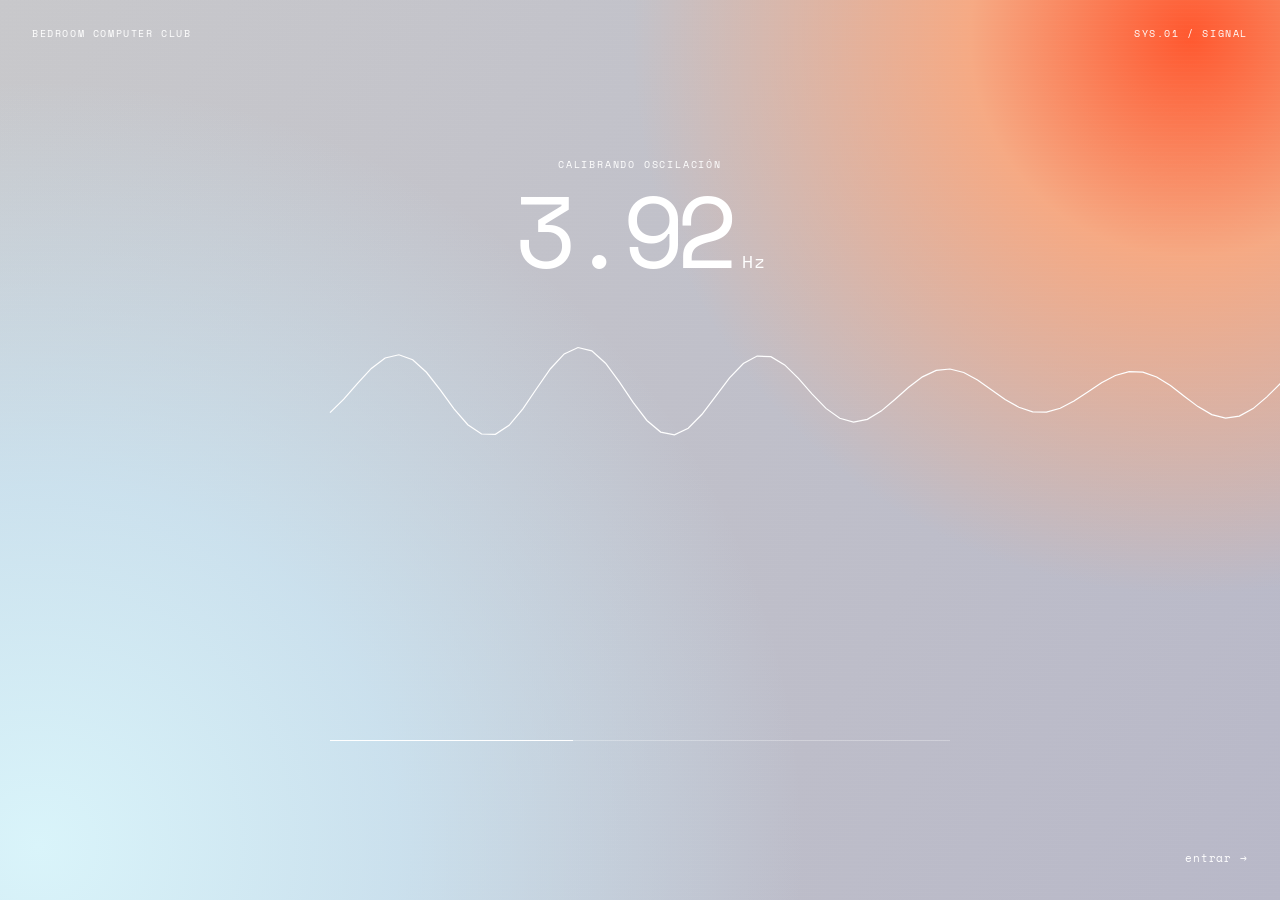
==== commit 3ec7ffe8: "Update index.html" ====
--- a/index.html
+++ b/index.html
@@ -19,12 +19,12 @@
     </div>
 
     <div class="intro-core">
-      <p class="intro-status" id="introStatus">iniciando oscilación</p>
+      <p class="intro-status" id="introStatus">midiendo frecuencias</p>
       <div class="voltage-readout">
-        <span id="voltageValue">0.00</span><small> V</small>
+        <span id="voltageValue">0.00</span><small> Hz</small>
       </div>
-      <svg class="intro-wave" viewBox="0 0 600 120" role="img" aria-label="Onda de voltaje en calibración">
-        <path id="voltageWave" d="M0 60 L600 60"></path>
+      <svg class="intro-wave" viewBox="0 0 360 260" role="img" aria-label="Curva luminosa de Lissajous en calibración">
+        <path id="voltageWave" d="M180 130"></path>
       </svg>
       <div class="intro-progress" aria-hidden="true"><span id="introProgress"></span></div>
     </div>
@@ -37,6 +37,8 @@
       <a href="index.html" class="nav-box" aria-current="page">home</a>
       <a href="game.html" class="nav-box">game</a>
       <a href="video.html" class="nav-box">video</a>
+      <a href="elearning.html" class="nav-box">E-learning</a>
+      <a href="sound.html" class="nav-box">Sound</a>
       <a href="smlcrn.html" class="logo-link">
         <img src="img/logo.png" alt="smlcrn">
       </a>
@@ -79,19 +81,18 @@
       <p>[ DIRECTORIO / BCC ]</p>
       <a href="game.html"><span>01</span> game</a>
       <a href="video.html"><span>02</span> video</a>
-      <a href="smlcrn.html"><span>03</span> simulacroon</a>
-      <a href="mailto:lauraparui@gmail.com"><span>04</span> enviar mensaje</a>
+      <a href="elearning.html"><span>03</span> E-learning</a>
+      <a href="sound.html"><span>04</span> Sound</a>
+      <a href="smlcrn.html"><span>05</span> simulacroon</a>
+      <a href="mailto:lauraparui@gmail.com"><span>06</span> enviar mensaje</a>
     </div>
 
     <a href="mailto:lauraparui@gmail.com" class="contact-link">&gt;&gt; enviar mensaje</a>
-    <div id="cursor" aria-hidden="true"></div>
+    <div id="cursor" aria-hidden="true">
+      <span id="cursorLabel">scroll para abrir<br>clic para silencio</span>
+    </div>
   </main>
 
   <script src="simu.js"></script>
 </body>
 </html>
-
-
-
-
-
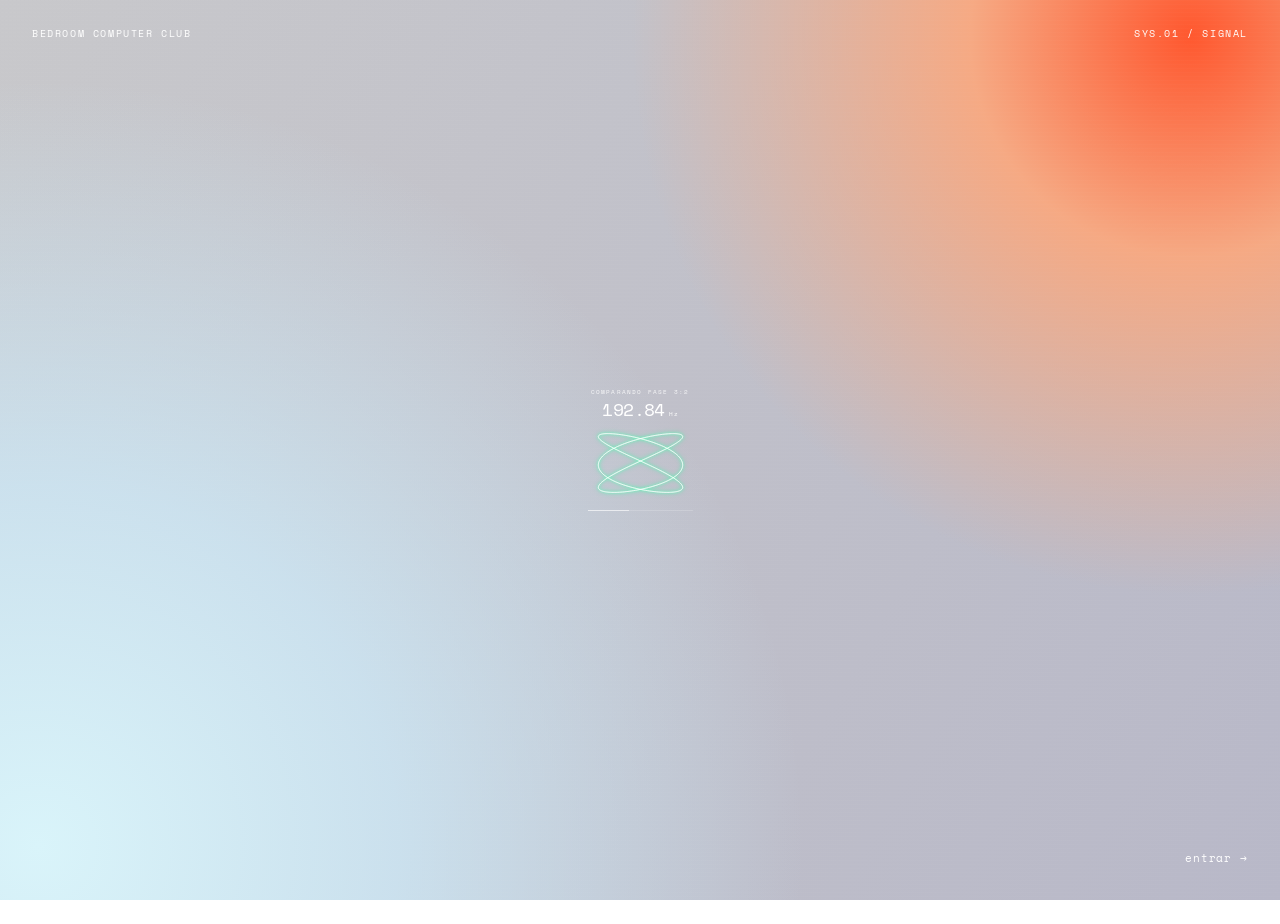
==== commit ffd02403: "Update index.html" ====
--- a/index.html
+++ b/index.html
@@ -44,6 +44,20 @@
       </a>
     </nav>
 
+    <header class="mobile-signal-header" aria-label="Estado de señal">
+      <span>SIGNAL 01</span>
+      <span>440 Hz</span>
+      <span id="mobileSignalStatus">ONLINE</span>
+    </header>
+
+    <div class="desktop-orbit-data" aria-hidden="true">
+      SIGNAL 01&nbsp;&nbsp;·&nbsp;&nbsp;440 Hz
+    </div>
+
+    <button class="mobile-menu-trigger" id="mobileMenuTrigger" type="button" aria-expanded="false" aria-controls="pagesMenu">
+      MENU +
+    </button>
+
     <div class="background-elements" aria-hidden="true">
       <img src="img/lanza1.png" class="bg-float f1" alt="">
       <img src="img/lanza2.png" class="bg-float f2" alt="">
@@ -53,6 +67,10 @@
     </div>
 
     <audio id="sound" src="soni/montefuji.mp3" loop preload="auto"></audio>
+
+    <div class="mobile-touch-indicator" aria-hidden="true">
+      <span>scroll / silencio</span>
+    </div>
 
     <div class="panels" aria-live="polite">
       <section class="panel hidden">
--- a/style.css
+++ b/style.css
@@ -1,3 +1,4 @@
+
 
 html, body {
   margin: 0;
@@ -1140,6 +1141,233 @@
 
   }
 
+}
+
+/* ==================================================
+   CORRECCIÓN FINAL WEB — INTRO + LOGO SMLCRN
+   Debe permanecer al final del archivo.
+================================================== */
+
+@media (min-width: 1025px) {
+
+  .home .intro-core {
+    width: 220px;
+    transform: scale(1);
+  }
+
+  .home .intro-status {
+    margin: 0 0 5px;
+    font-size: 6px;
+    line-height: 1;
+    letter-spacing: .2em;
+  }
+
+  .home .voltage-readout {
+    font-size: 18px;
+    line-height: 1;
+    letter-spacing: -.03em;
+  }
+
+  .home .voltage-readout small {
+    font-size: 6px;
+    letter-spacing: .05em;
+  }
+
+  .home .intro-wave {
+    width: 115px;
+    height: 84px;
+    margin: 3px auto 5px;
+  }
+
+  .home .intro-wave path {
+    stroke-width: .55;
+    filter:
+      drop-shadow(0 0 1px #fff)
+      drop-shadow(0 0 3px #69ffbd)
+      drop-shadow(0 0 7px rgba(38, 255, 160, .72));
+  }
+
+  .home .intro-progress {
+    width: 105px;
+    margin: 0 auto;
+  }
+
+  /* Centro exacto de la onda circular ubicada a la izquierda */
+  .home .ascii-nav .logo-link {
+    position: fixed;
+    top: 39%;
+    left: 28%;
+    right: auto;
+    bottom: auto;
+    margin: 0;
+    transform: translate(-50%, -50%);
+    z-index: 12;
+  }
+
+  .home .ascii-nav .logo-link img {
+    display: block;
+    width: 135px;
+    max-width: none;
+    height: auto;
+  }
+
+  .home .ascii-nav .logo-link:hover img {
+    transform: scale(1.04);
+  }
+}
+
+/* ==================================================
+   AJUSTES WEB — SEPTIEMBRE 2026
+================================================== */
+
+@media (min-width: 1025px) {
+
+  /* Intro compacta y curva de Lissajous neón */
+  .intro-core {
+    width: 360px;
+  }
+
+  .intro-status {
+    margin-bottom: 4px;
+    color: #fff;
+    font-size: 8px;
+    font-weight: 400;
+    letter-spacing: .22em;
+    opacity: .88;
+  }
+
+  .voltage-readout {
+    color: #fff;
+    font-size: 11px;
+    line-height: 1;
+    letter-spacing: .08em;
+  }
+
+  .voltage-readout small {
+    font-size: 8px;
+  }
+
+  .intro-wave {
+    width: 300px;
+    height: 216px;
+    margin: 8px auto 7px;
+  }
+
+  .intro-wave path {
+    stroke: #aaffd3;
+    stroke-width: 1.35;
+    filter:
+      drop-shadow(0 0 2px #fff)
+      drop-shadow(0 0 5px #69ffbd)
+      drop-shadow(0 0 12px #26ffa0)
+      drop-shadow(0 0 24px rgba(38, 255, 160, .9));
+  }
+
+  .intro-progress {
+    width: 180px;
+    margin: 0 auto;
+    opacity: .65;
+  }
+
+  /* Cinco enlaces distribuidos sin afectar el logo central */
+  .home .ascii-nav {
+    justify-content: center;
+    gap: clamp(32px, 5vw, 86px);
+  }
+
+  /* SMLCRN exactamente en el centro de la pantalla */
+  .home .logo-link {
+    top: 50%;
+    left: 50%;
+    transform: translate(-50%, -50%);
+    z-index: 7;
+  }
+
+  .home .logo-link img {
+    width: 180px;
+  }
+
+  .home .logo-link:hover img {
+    transform: scale(1.035);
+  }
+
+  /* Cursor verde estable: no cambia de color sobre el fondo */
+  .home #cursor {
+    display: flex;
+    align-items: center;
+    justify-content: center;
+    box-sizing: border-box;
+    width: 180px;
+    height: 180px;
+    padding: 24px;
+    color: #08110a;
+    background: rgba(164, 234, 164, .82);
+    mix-blend-mode: normal;
+    box-shadow:
+      0 0 20px rgba(164, 234, 164, .22),
+      inset 0 0 22px rgba(255, 255, 255, .12);
+  }
+
+  #cursorLabel {
+    font: 8px/1.45 "Space Mono", monospace;
+    letter-spacing: .06em;
+    text-align: center;
+    text-transform: lowercase;
+    opacity: 0;
+    transform: scale(.82);
+    transition: opacity .2s ease, transform .25s ease;
+  }
+
+  .home #cursor.over-panel #cursorLabel {
+    opacity: .86;
+    transform: scale(1);
+  }
+
+  /* La obra entra en negativo; el cursor permanece verde */
+  .home .panel-wrap img {
+    transition: filter .32s ease, opacity .32s ease;
+  }
+
+  .home .panel-wrap:hover img {
+    filter: invert(1);
+    opacity: 1;
+  }
+
+  /* El indicador ya no aparece como caja encima de la imagen */
+  .home .panel-instruction {
+    display: none;
+  }
+
+  /* Lanzas con halo y color luminoso en degradé */
+  .home .bg-float {
+    opacity: 1;
+    mix-blend-mode: screen;
+    filter:
+      brightness(1.38)
+      contrast(1.08)
+      saturate(1.35)
+      drop-shadow(0 0 6px rgba(255, 255, 255, .45))
+      drop-shadow(0 0 18px rgba(159, 206, 221, .72))
+      drop-shadow(0 0 34px rgba(255, 126, 91, .34));
+  }
+
+  .home .f1,
+  .home .f3 {
+    filter:
+      brightness(1.45)
+      saturate(1.5)
+      drop-shadow(0 0 8px rgba(190, 255, 219, .58))
+      drop-shadow(0 0 26px rgba(83, 255, 178, .46));
+  }
+
+  .home .f2,
+  .home .f4 {
+    filter:
+      brightness(1.42)
+      saturate(1.45)
+      drop-shadow(0 0 8px rgba(255, 226, 198, .62))
+      drop-shadow(0 0 27px rgba(255, 104, 70, .42));
+  }
 }
 
 /* ==================================================
@@ -1831,8 +2059,78 @@
 
 }
 
-
-
-
-
-
+/* ==================================================
+   OVERRIDE FINAL WEB: INTRO COMPACTA + SMLCRN
+================================================== */
+
+@media (min-width: 1025px) {
+  .home .intro-core {
+    width: 220px;
+  }
+
+  .home .intro-status {
+    margin: 0 0 5px;
+    font-size: 6px;
+    line-height: 1;
+    letter-spacing: .2em;
+  }
+
+  .home .voltage-readout {
+    font-size: 18px;
+    line-height: 1;
+    letter-spacing: -.03em;
+  }
+
+  .home .voltage-readout small {
+    font-size: 6px;
+  }
+
+  .home .intro-wave {
+    width: 115px;
+    height: 84px;
+    margin: 3px auto 5px;
+  }
+
+  .home .intro-wave path {
+    stroke-width: .55;
+    filter:
+      drop-shadow(0 0 1px #fff)
+      drop-shadow(0 0 3px #69ffbd)
+      drop-shadow(0 0 7px rgba(38, 255, 160, .72));
+  }
+
+  .home .intro-progress {
+    width: 105px;
+    margin: 0 auto;
+  }
+
+  .home .ascii-nav .logo-link {
+    position: fixed;
+    top: 39%;
+    left: 28%;
+    right: auto;
+    bottom: auto;
+    margin: 0;
+    transform: translate(-50%, -50%);
+    z-index: 12;
+  }
+
+  .home .ascii-nav .logo-link img {
+    display: block;
+    width: 135px;
+    max-width: none;
+    height: auto;
+  }
+
+  .home .ascii-nav .logo-link:hover img {
+    transform: scale(1.04);
+  }
+}
+
+
+
+
+
+
+
+
